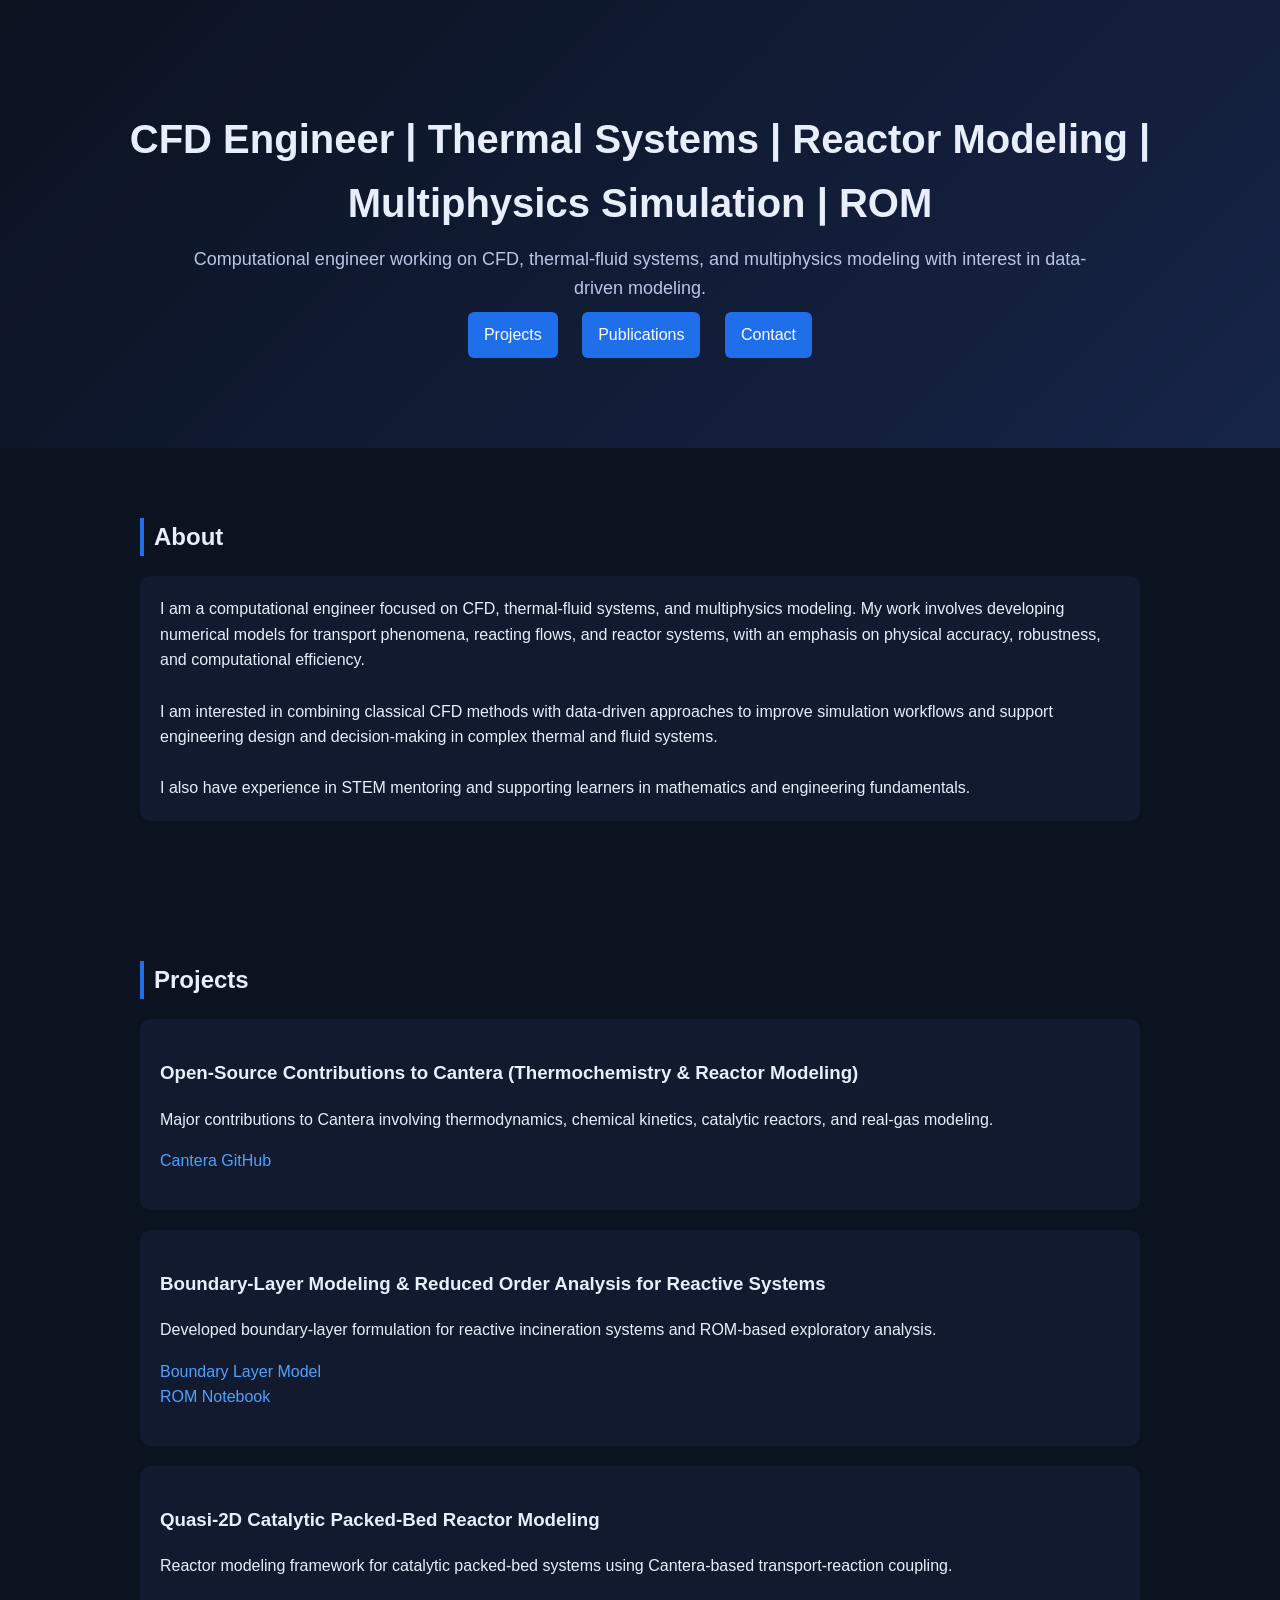
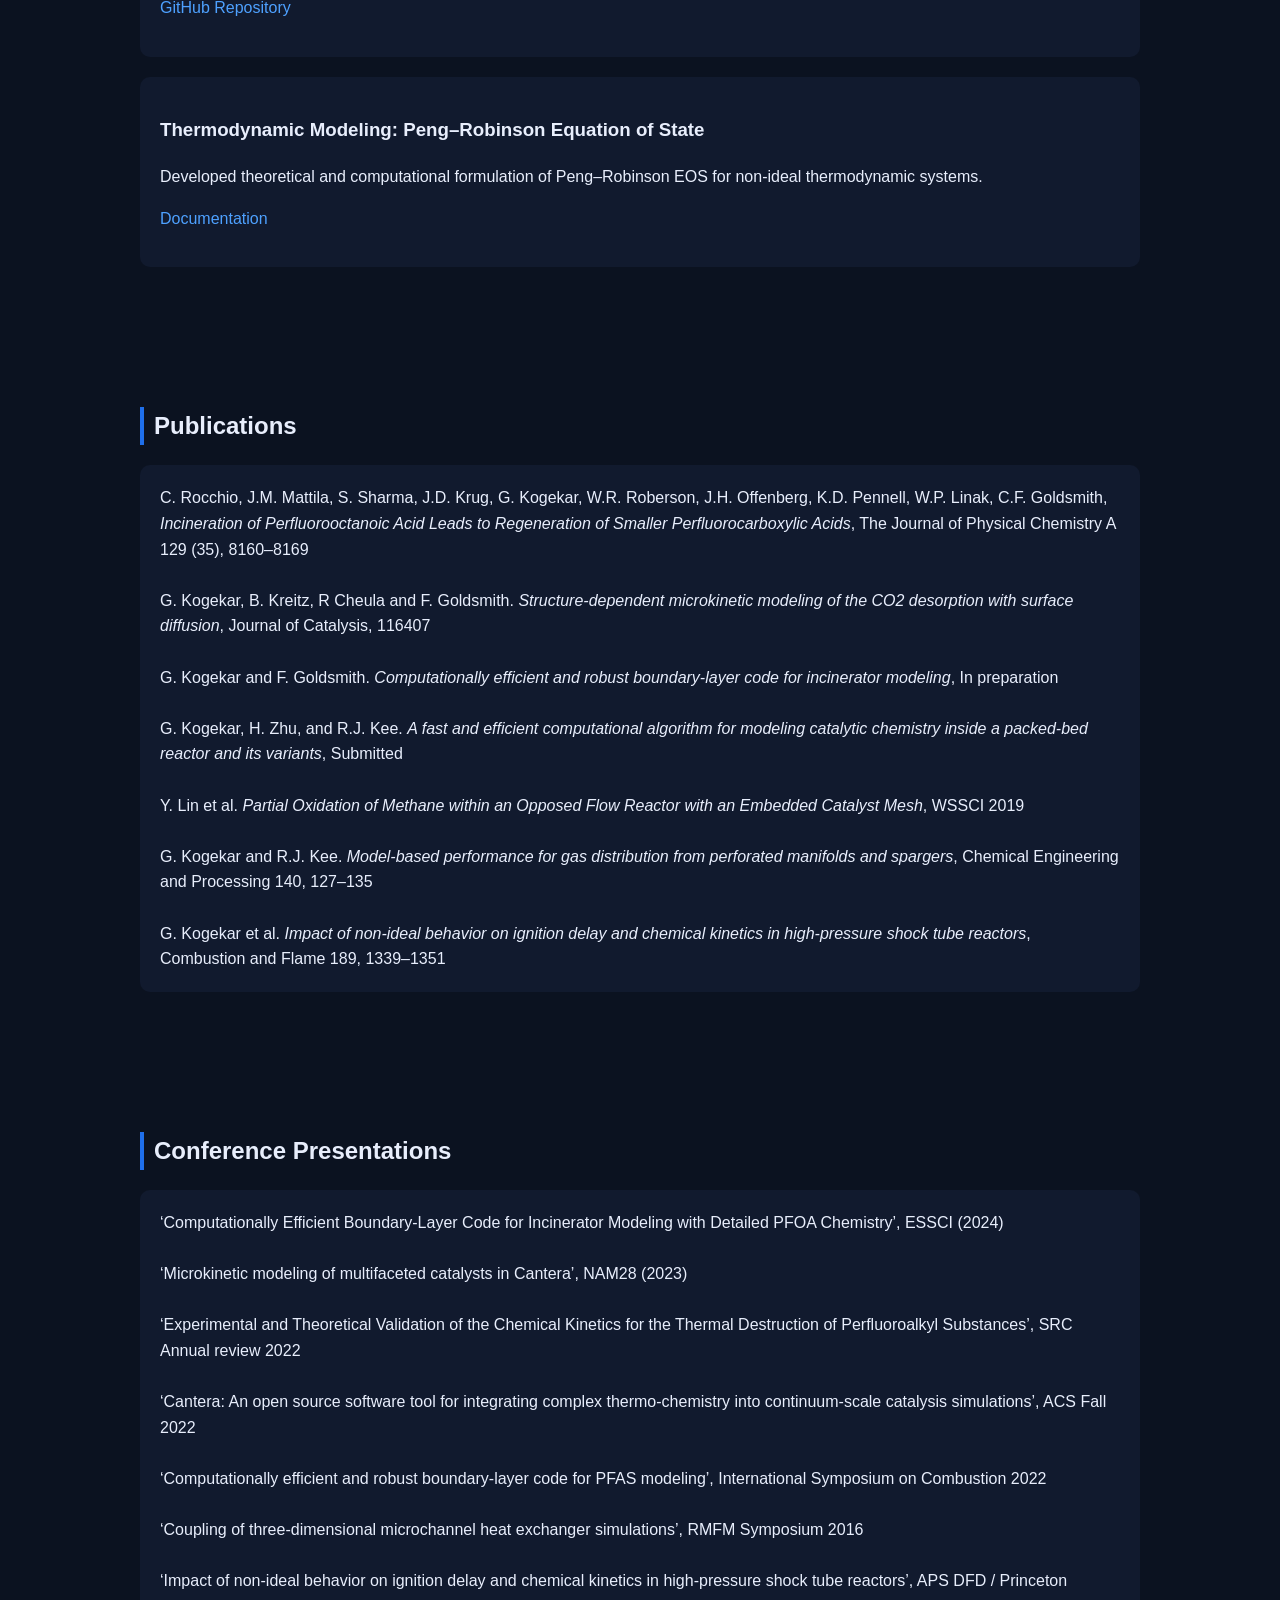
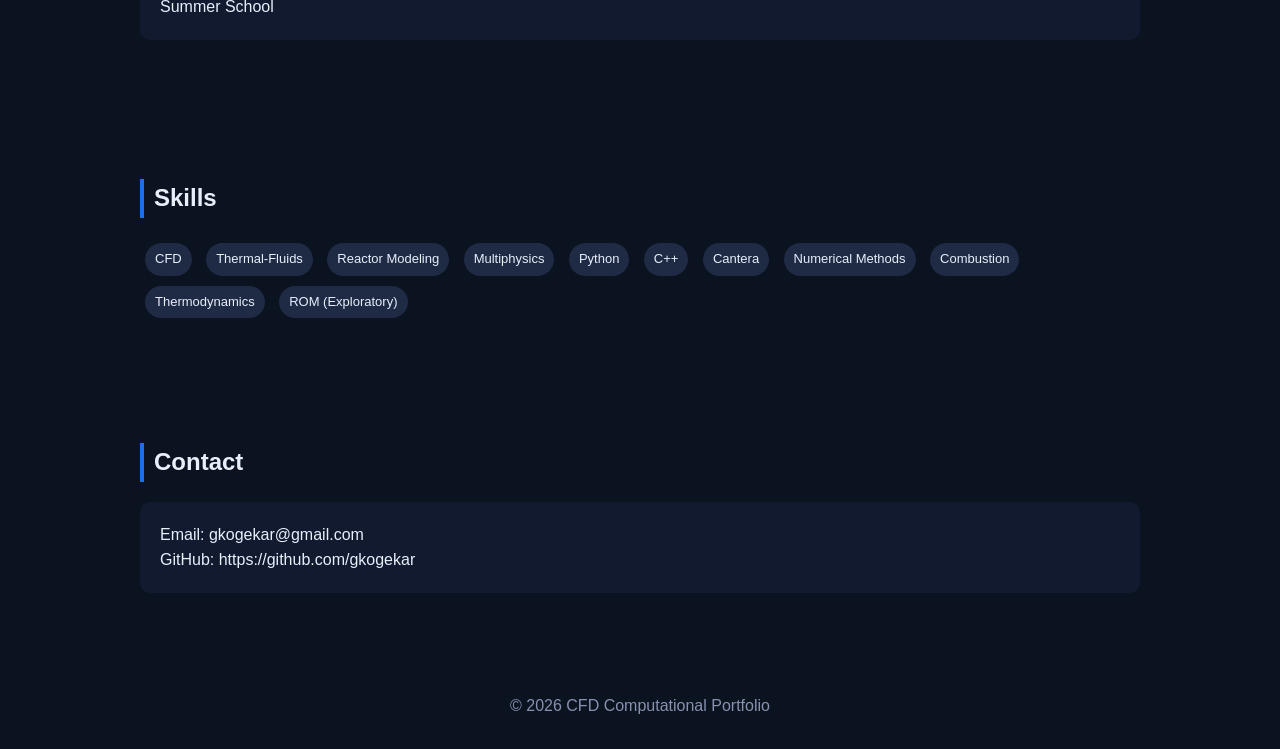
==== index.html @ e34c1957 "Create index.html" ====
<!DOCTYPE html>
<html lang="en">
<head>
<meta charset="UTF-8" />
<meta name="viewport" content="width=device-width, initial-scale=1.0"/>
<title>CFD Engineer | Computational Portfolio</title>

<style>
  body {
    margin: 0;
    font-family: Arial, sans-serif;
    background: #0b1220;
    color: #e8eefc;
    line-height: 1.6;
  }

  header {
    padding: 80px 20px;
    text-align: center;
    background: linear-gradient(135deg, #0b1220, #162447);
  }

  h1 {
    font-size: 40px;
    margin-bottom: 10px;
  }

  .subtitle {
    font-size: 18px;
    color: #b9c6e6;
    max-width: 900px;
    margin: auto;
  }

  .buttons a {
    display: inline-block;
    margin: 10px;
    padding: 10px 16px;
    background: #1f6feb;
    color: white;
    text-decoration: none;
    border-radius: 6px;
  }

  section {
    max-width: 1000px;
    margin: auto;
    padding: 50px 20px;
  }

  h2 {
    border-left: 4px solid #1f6feb;
    padding-left: 10px;
    margin-bottom: 20px;
  }

  .card {
    background: #111a2e;
    padding: 20px;
    border-radius: 10px;
    margin-bottom: 20px;
  }

  .card a {
    color: #4ea1ff;
    text-decoration: none;
  }

  .skills span {
    display: inline-block;
    background: #1f2a44;
    padding: 6px 10px;
    margin: 5px;
    border-radius: 20px;
    font-size: 13px;
  }

  footer {
    text-align: center;
    padding: 30px;
    color: #8892b0;
  }
</style>
</head>

<body>

<header>
  <h1>CFD Engineer | Thermal Systems | Reactor Modeling | Multiphysics Simulation | ROM</h1>

  <p class="subtitle">
    Computational engineer working on CFD, thermal-fluid systems, and multiphysics modeling with interest in data-driven modeling.
  </p>

  <div class="buttons">
    <a href="#projects">Projects</a>
    <a href="#publications">Publications</a>
    <a href="#contact">Contact</a>
  </div>
</header>

<!-- ABOUT -->
<section>
<h2>About</h2>
<div class="card">
I am a computational engineer focused on CFD, thermal-fluid systems, and multiphysics modeling. My work involves developing numerical models for transport phenomena, reacting flows, and reactor systems, with an emphasis on physical accuracy, robustness, and computational efficiency.<br><br>

I am interested in combining classical CFD methods with data-driven approaches to improve simulation workflows and support engineering design and decision-making in complex thermal and fluid systems.<br><br>

I also have experience in STEM mentoring and supporting learners in mathematics and engineering fundamentals.
</div>
</section>

<!-- PROJECTS -->
<section id="projects">
<h2>Projects</h2>

<div class="card">
<h3>Open-Source Contributions to Cantera (Thermochemistry & Reactor Modeling)</h3>
<p>Major contributions to Cantera involving thermodynamics, chemical kinetics, catalytic reactors, and real-gas modeling.</p>
<p><a href="https://github.com/Cantera" target="_blank">Cantera GitHub</a></p>
</div>

<div class="card">
<h3>Boundary-Layer Modeling & Reduced Order Analysis for Reactive Systems</h3>
<p>Developed boundary-layer formulation for reactive incineration systems and ROM-based exploratory analysis.</p>
<p>
<a href="https://github.com/franklingoldsmith/BoundaryLayerModel" target="_blank">Boundary Layer Model</a><br>
<a href="https://github.com/gkogekar/reduced-order-modeling-examples/tree/main/ROM_BLcode" target="_blank">ROM Notebook</a>
</p>
</div>

<div class="card">
<h3>Quasi-2D Catalytic Packed-Bed Reactor Modeling</h3>
<p>Reactor modeling framework for catalytic packed-bed systems using Cantera-based transport-reaction coupling.</p>
<p><a href="https://github.com/Cantera/Quasi-2D-packbed" target="_blank">GitHub Repository</a></p>
</div>

<div class="card">
<h3>Thermodynamic Modeling: Peng–Robinson Equation of State</h3>
<p>Developed theoretical and computational formulation of Peng–Robinson EOS for non-ideal thermodynamic systems.</p>
<p><a href="https://github.com/gkogekar/PengRobinsonEoS_Theory" target="_blank">Documentation</a></p>
</div>

</section>

<!-- PUBLICATIONS -->
<section id="publications">
<h2>Publications</h2>

<div class="card">

C. Rocchio, J.M. Mattila, S. Sharma, J.D. Krug, G. Kogekar, W.R. Roberson, J.H. Offenberg,
K.D. Pennell, W.P. Linak, C.F. Goldsmith, <i>Incineration of Perfluorooctanoic Acid Leads to Regeneration of Smaller Perfluorocarboxylic Acids</i>, The Journal of Physical Chemistry A 129 (35), 8160–8169<br><br>

G. Kogekar, B. Kreitz, R Cheula and F. Goldsmith. <i>Structure-dependent microkinetic modeling of the CO2 desorption with surface diffusion</i>, Journal of Catalysis, 116407<br><br>

G. Kogekar and F. Goldsmith. <i>Computationally efficient and robust boundary-layer code for incinerator modeling</i>, In preparation<br><br>

G. Kogekar, H. Zhu, and R.J. Kee. <i>A fast and efficient computational algorithm for modeling catalytic chemistry inside a packed-bed reactor and its variants</i>, Submitted<br><br>

Y. Lin et al. <i>Partial Oxidation of Methane within an Opposed Flow Reactor with an Embedded Catalyst Mesh</i>, WSSCI 2019<br><br>

G. Kogekar and R.J. Kee. <i>Model-based performance for gas distribution from perforated manifolds and spargers</i>, Chemical Engineering and Processing 140, 127–135<br><br>

G. Kogekar et al. <i>Impact of non-ideal behavior on ignition delay and chemical kinetics in high-pressure shock tube reactors</i>, Combustion and Flame 189, 1339–1351

</div>
</section>

<!-- CONFERENCES -->
<section>
<h2>Conference Presentations</h2>

<div class="card">

‘Computationally Efficient Boundary-Layer Code for Incinerator Modeling with Detailed PFOA Chemistry’, ESSCI (2024)<br><br>

‘Microkinetic modeling of multifaceted catalysts in Cantera’, NAM28 (2023)<br><br>

‘Experimental and Theoretical Validation of the Chemical Kinetics for the Thermal Destruction of Perfluoroalkyl Substances’, SRC Annual review 2022<br><br>

‘Cantera: An open source software tool for integrating complex thermo-chemistry into continuum-scale catalysis simulations’, ACS Fall 2022<br><br>

‘Computationally efficient and robust boundary-layer code for PFAS modeling’, International Symposium on Combustion 2022<br><br>

‘Coupling of three-dimensional microchannel heat exchanger simulations’, RMFM Symposium 2016<br><br>

‘Impact of non-ideal behavior on ignition delay and chemical kinetics in high-pressure shock tube reactors’, APS DFD / Princeton Summer School

</div>
</section>

<!-- SKILLS -->
<section>
<h2>Skills</h2>
<div class="skills">
<span>CFD</span>
<span>Thermal-Fluids</span>
<span>Reactor Modeling</span>
<span>Multiphysics</span>
<span>Python</span>
<span>C++</span>
<span>Cantera</span>
<span>Numerical Methods</span>
<span>Combustion</span>
<span>Thermodynamics</span>
<span>ROM (Exploratory)</span>
</div>
</section>

<!-- CONTACT -->
<section id="contact">
<h2>Contact</h2>
<div class="card">
Email: gkogekar@gmail.com<br>
GitHub: https://github.com/gkogekar<br>
</div>

</section>

<footer>
© 2026 CFD Computational Portfolio
</footer>

</body>
</html>
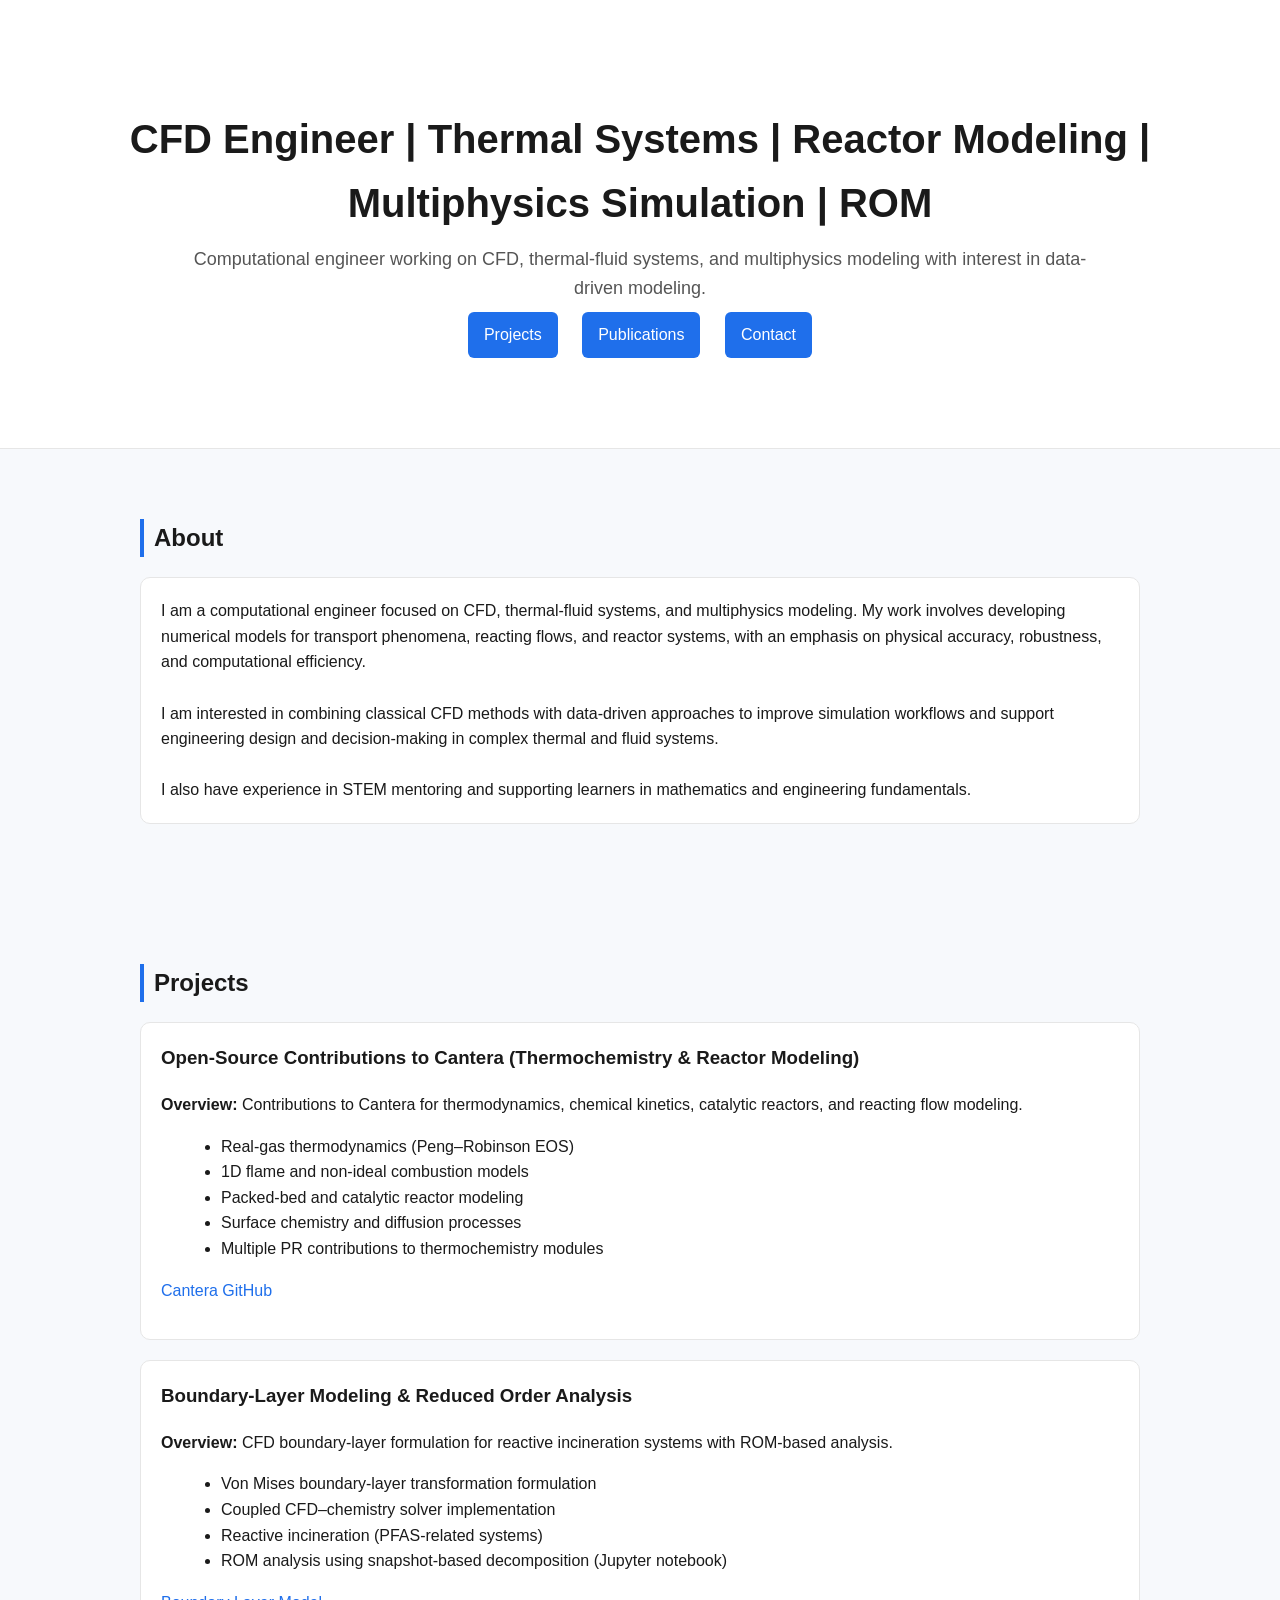
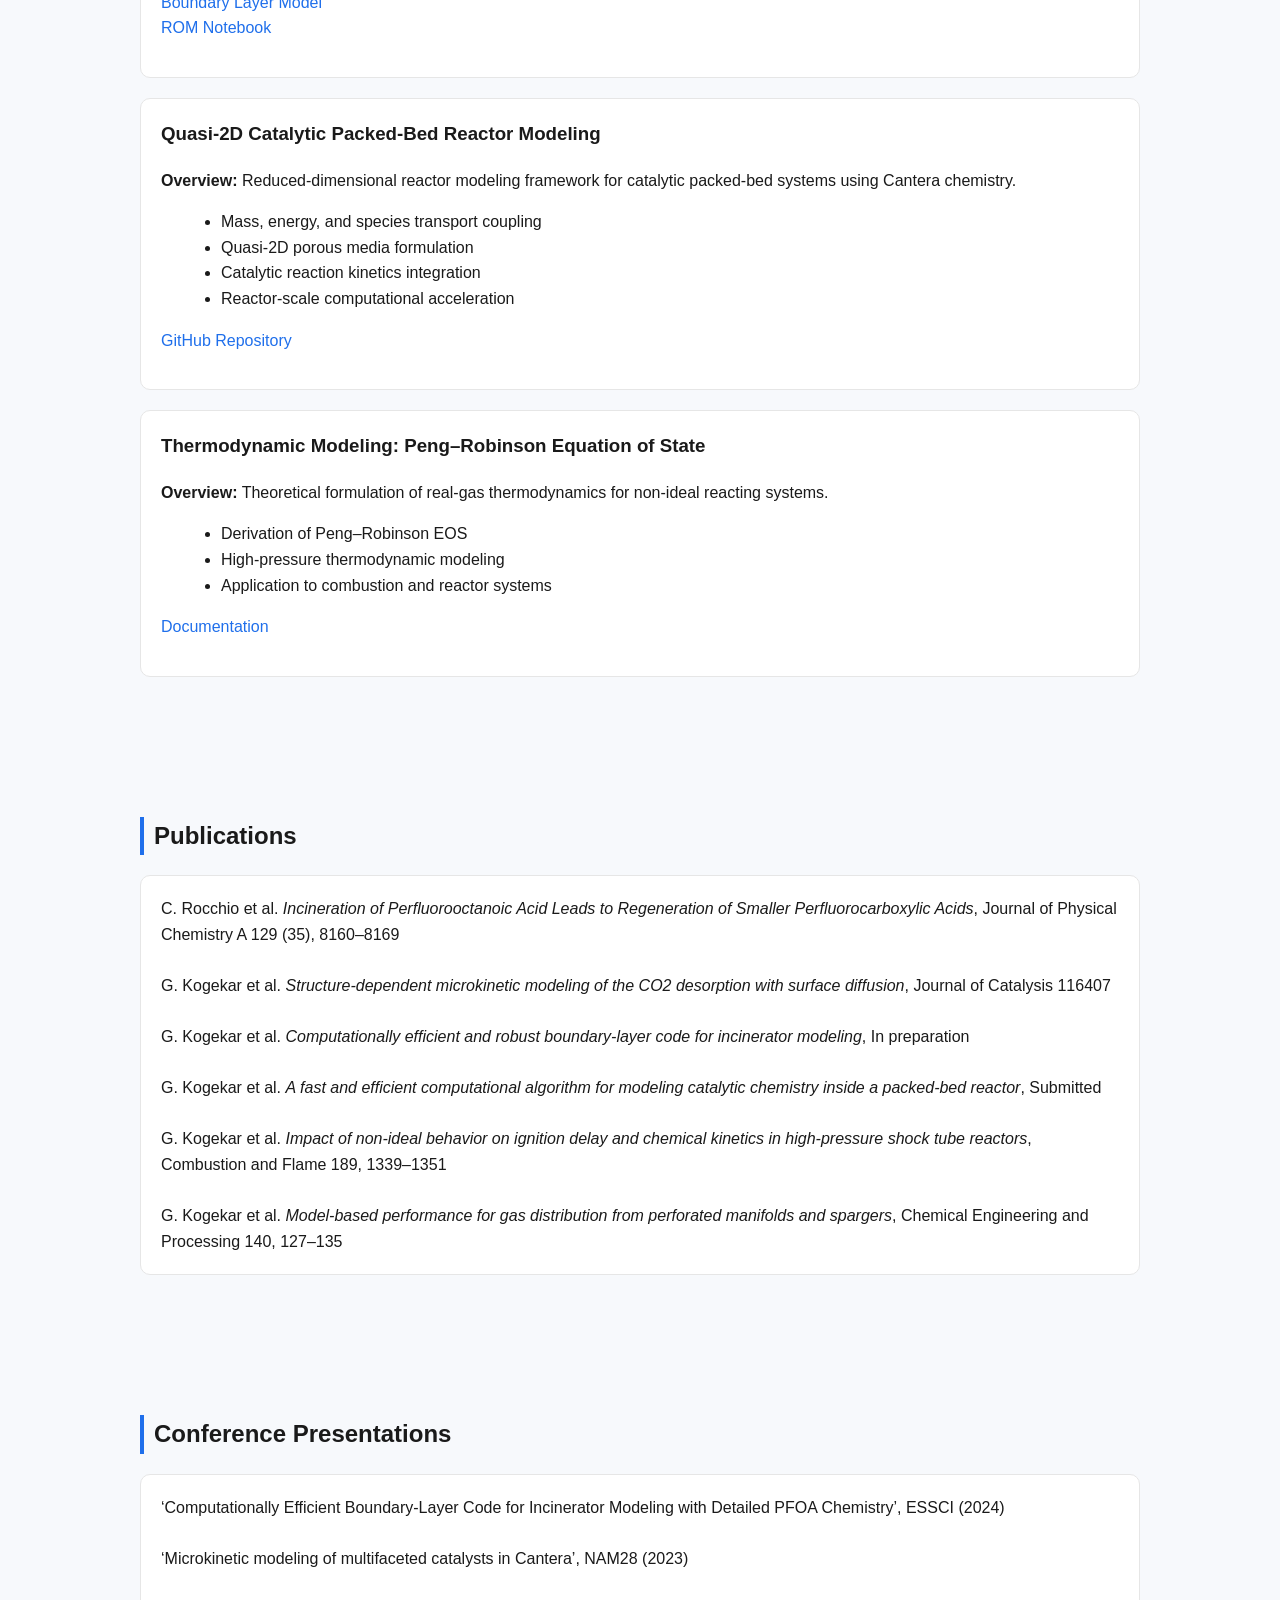
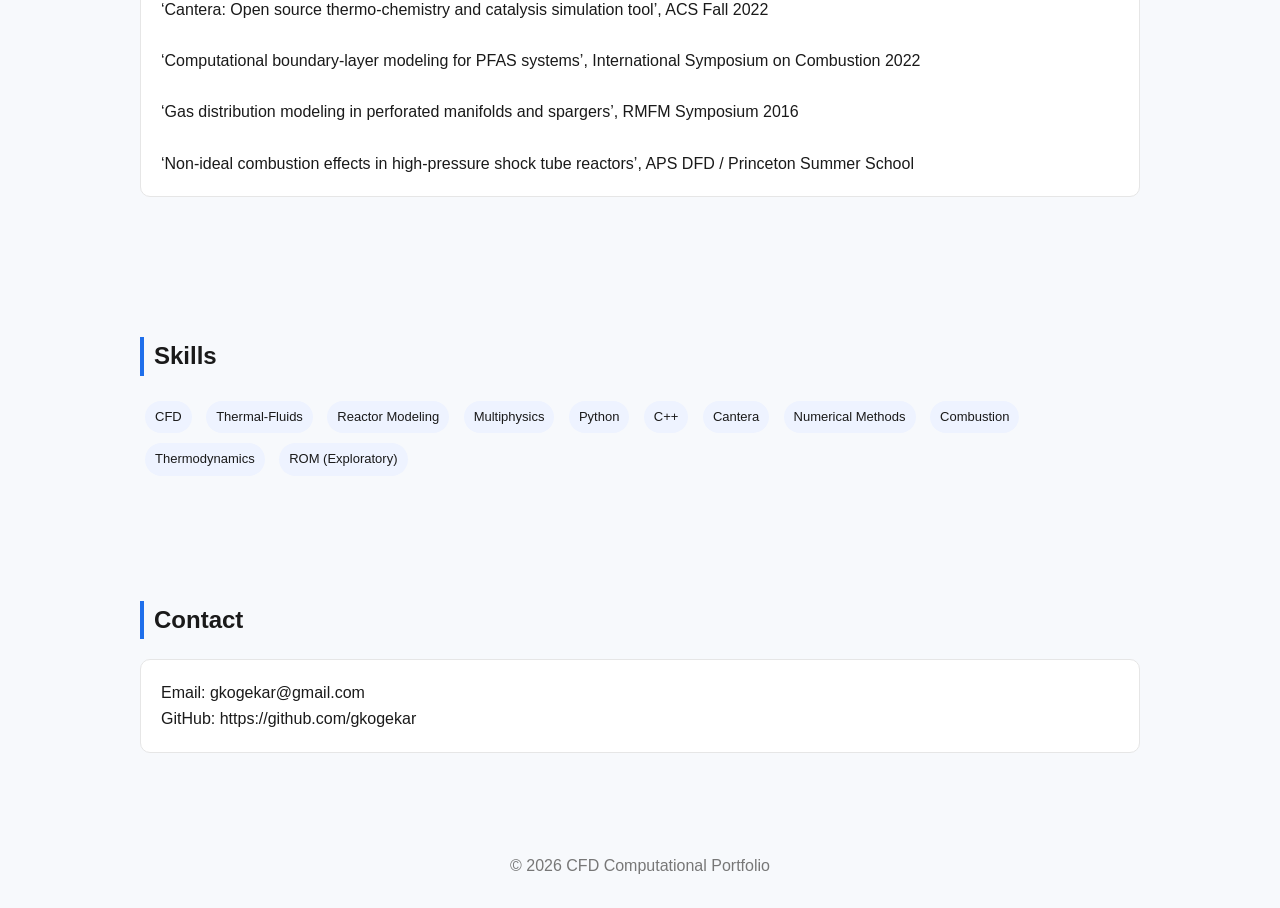
==== commit fe20544a: "Update index.html" ====
--- a/index.html
+++ b/index.html
@@ -9,15 +9,16 @@
   body {
     margin: 0;
     font-family: Arial, sans-serif;
-    background: #0b1220;
-    color: #e8eefc;
+    background: #f7f9fc;
+    color: #1a1a1a;
     line-height: 1.6;
   }
 
   header {
     padding: 80px 20px;
     text-align: center;
-    background: linear-gradient(135deg, #0b1220, #162447);
+    background: #ffffff;
+    border-bottom: 1px solid #e6e6e6;
   }
 
   h1 {
@@ -27,7 +28,7 @@
 
   .subtitle {
     font-size: 18px;
-    color: #b9c6e6;
+    color: #555;
     max-width: 900px;
     margin: auto;
   }
@@ -55,20 +56,29 @@
   }
 
   .card {
-    background: #111a2e;
+    background: #ffffff;
     padding: 20px;
     border-radius: 10px;
     margin-bottom: 20px;
+    border: 1px solid #e6e6e6;
+  }
+
+  .card h3 {
+    margin-top: 0;
+  }
+
+  .card ul {
+    margin: 10px 0 0 20px;
   }
 
   .card a {
-    color: #4ea1ff;
+    color: #1f6feb;
     text-decoration: none;
   }
 
   .skills span {
     display: inline-block;
-    background: #1f2a44;
+    background: #eef3ff;
     padding: 6px 10px;
     margin: 5px;
     border-radius: 20px;
@@ -78,7 +88,7 @@
   footer {
     text-align: center;
     padding: 30px;
-    color: #8892b0;
+    color: #777;
   }
 </style>
 </head>
@@ -117,13 +127,32 @@
 
 <div class="card">
 <h3>Open-Source Contributions to Cantera (Thermochemistry & Reactor Modeling)</h3>
-<p>Major contributions to Cantera involving thermodynamics, chemical kinetics, catalytic reactors, and real-gas modeling.</p>
+
+<p><b>Overview:</b> Contributions to Cantera for thermodynamics, chemical kinetics, catalytic reactors, and reacting flow modeling.</p>
+
+<ul>
+<li>Real-gas thermodynamics (Peng–Robinson EOS)</li>
+<li>1D flame and non-ideal combustion models</li>
+<li>Packed-bed and catalytic reactor modeling</li>
+<li>Surface chemistry and diffusion processes</li>
+<li>Multiple PR contributions to thermochemistry modules</li>
+</ul>
+
 <p><a href="https://github.com/Cantera" target="_blank">Cantera GitHub</a></p>
 </div>
 
 <div class="card">
-<h3>Boundary-Layer Modeling & Reduced Order Analysis for Reactive Systems</h3>
-<p>Developed boundary-layer formulation for reactive incineration systems and ROM-based exploratory analysis.</p>
+<h3>Boundary-Layer Modeling & Reduced Order Analysis</h3>
+
+<p><b>Overview:</b> CFD boundary-layer formulation for reactive incineration systems with ROM-based analysis.</p>
+
+<ul>
+<li>Von Mises boundary-layer transformation formulation</li>
+<li>Coupled CFD–chemistry solver implementation</li>
+<li>Reactive incineration (PFAS-related systems)</li>
+<li>ROM analysis using snapshot-based decomposition (Jupyter notebook)</li>
+</ul>
+
 <p>
 <a href="https://github.com/franklingoldsmith/BoundaryLayerModel" target="_blank">Boundary Layer Model</a><br>
 <a href="https://github.com/gkogekar/reduced-order-modeling-examples/tree/main/ROM_BLcode" target="_blank">ROM Notebook</a>
@@ -132,13 +161,30 @@
 
 <div class="card">
 <h3>Quasi-2D Catalytic Packed-Bed Reactor Modeling</h3>
-<p>Reactor modeling framework for catalytic packed-bed systems using Cantera-based transport-reaction coupling.</p>
+
+<p><b>Overview:</b> Reduced-dimensional reactor modeling framework for catalytic packed-bed systems using Cantera chemistry.</p>
+
+<ul>
+<li>Mass, energy, and species transport coupling</li>
+<li>Quasi-2D porous media formulation</li>
+<li>Catalytic reaction kinetics integration</li>
+<li>Reactor-scale computational acceleration</li>
+</ul>
+
 <p><a href="https://github.com/Cantera/Quasi-2D-packbed" target="_blank">GitHub Repository</a></p>
 </div>
 
 <div class="card">
 <h3>Thermodynamic Modeling: Peng–Robinson Equation of State</h3>
-<p>Developed theoretical and computational formulation of Peng–Robinson EOS for non-ideal thermodynamic systems.</p>
+
+<p><b>Overview:</b> Theoretical formulation of real-gas thermodynamics for non-ideal reacting systems.</p>
+
+<ul>
+<li>Derivation of Peng–Robinson EOS</li>
+<li>High-pressure thermodynamic modeling</li>
+<li>Application to combustion and reactor systems</li>
+</ul>
+
 <p><a href="https://github.com/gkogekar/PengRobinsonEoS_Theory" target="_blank">Documentation</a></p>
 </div>
 
@@ -149,22 +195,17 @@
 <h2>Publications</h2>
 
 <div class="card">
-
-C. Rocchio, J.M. Mattila, S. Sharma, J.D. Krug, G. Kogekar, W.R. Roberson, J.H. Offenberg,
-K.D. Pennell, W.P. Linak, C.F. Goldsmith, <i>Incineration of Perfluorooctanoic Acid Leads to Regeneration of Smaller Perfluorocarboxylic Acids</i>, The Journal of Physical Chemistry A 129 (35), 8160–8169<br><br>
-
-G. Kogekar, B. Kreitz, R Cheula and F. Goldsmith. <i>Structure-dependent microkinetic modeling of the CO2 desorption with surface diffusion</i>, Journal of Catalysis, 116407<br><br>
-
-G. Kogekar and F. Goldsmith. <i>Computationally efficient and robust boundary-layer code for incinerator modeling</i>, In preparation<br><br>
-
-G. Kogekar, H. Zhu, and R.J. Kee. <i>A fast and efficient computational algorithm for modeling catalytic chemistry inside a packed-bed reactor and its variants</i>, Submitted<br><br>
-
-Y. Lin et al. <i>Partial Oxidation of Methane within an Opposed Flow Reactor with an Embedded Catalyst Mesh</i>, WSSCI 2019<br><br>
-
-G. Kogekar and R.J. Kee. <i>Model-based performance for gas distribution from perforated manifolds and spargers</i>, Chemical Engineering and Processing 140, 127–135<br><br>
-
-G. Kogekar et al. <i>Impact of non-ideal behavior on ignition delay and chemical kinetics in high-pressure shock tube reactors</i>, Combustion and Flame 189, 1339–1351
-
+C. Rocchio et al. <i>Incineration of Perfluorooctanoic Acid Leads to Regeneration of Smaller Perfluorocarboxylic Acids</i>, Journal of Physical Chemistry A 129 (35), 8160–8169<br><br>
+
+G. Kogekar et al. <i>Structure-dependent microkinetic modeling of the CO2 desorption with surface diffusion</i>, Journal of Catalysis 116407<br><br>
+
+G. Kogekar et al. <i>Computationally efficient and robust boundary-layer code for incinerator modeling</i>, In preparation<br><br>
+
+G. Kogekar et al. <i>A fast and efficient computational algorithm for modeling catalytic chemistry inside a packed-bed reactor</i>, Submitted<br><br>
+
+G. Kogekar et al. <i>Impact of non-ideal behavior on ignition delay and chemical kinetics in high-pressure shock tube reactors</i>, Combustion and Flame 189, 1339–1351<br><br>
+
+G. Kogekar et al. <i>Model-based performance for gas distribution from perforated manifolds and spargers</i>, Chemical Engineering and Processing 140, 127–135
 </div>
 </section>
 
@@ -173,21 +214,17 @@
 <h2>Conference Presentations</h2>
 
 <div class="card">
-
 ‘Computationally Efficient Boundary-Layer Code for Incinerator Modeling with Detailed PFOA Chemistry’, ESSCI (2024)<br><br>
 
 ‘Microkinetic modeling of multifaceted catalysts in Cantera’, NAM28 (2023)<br><br>
 
-‘Experimental and Theoretical Validation of the Chemical Kinetics for the Thermal Destruction of Perfluoroalkyl Substances’, SRC Annual review 2022<br><br>
-
-‘Cantera: An open source software tool for integrating complex thermo-chemistry into continuum-scale catalysis simulations’, ACS Fall 2022<br><br>
-
-‘Computationally efficient and robust boundary-layer code for PFAS modeling’, International Symposium on Combustion 2022<br><br>
-
-‘Coupling of three-dimensional microchannel heat exchanger simulations’, RMFM Symposium 2016<br><br>
-
-‘Impact of non-ideal behavior on ignition delay and chemical kinetics in high-pressure shock tube reactors’, APS DFD / Princeton Summer School
-
+‘Cantera: Open source thermo-chemistry and catalysis simulation tool’, ACS Fall 2022<br><br>
+
+‘Computational boundary-layer modeling for PFAS systems’, International Symposium on Combustion 2022<br><br>
+
+‘Gas distribution modeling in perforated manifolds and spargers’, RMFM Symposium 2016<br><br>
+
+‘Non-ideal combustion effects in high-pressure shock tube reactors’, APS DFD / Princeton Summer School
 </div>
 </section>
 
@@ -214,9 +251,8 @@
 <h2>Contact</h2>
 <div class="card">
 Email: gkogekar@gmail.com<br>
-GitHub: https://github.com/gkogekar<br>
-</div>
-
+GitHub: https://github.com/gkogekar
+</div>
 </section>
 
 <footer>
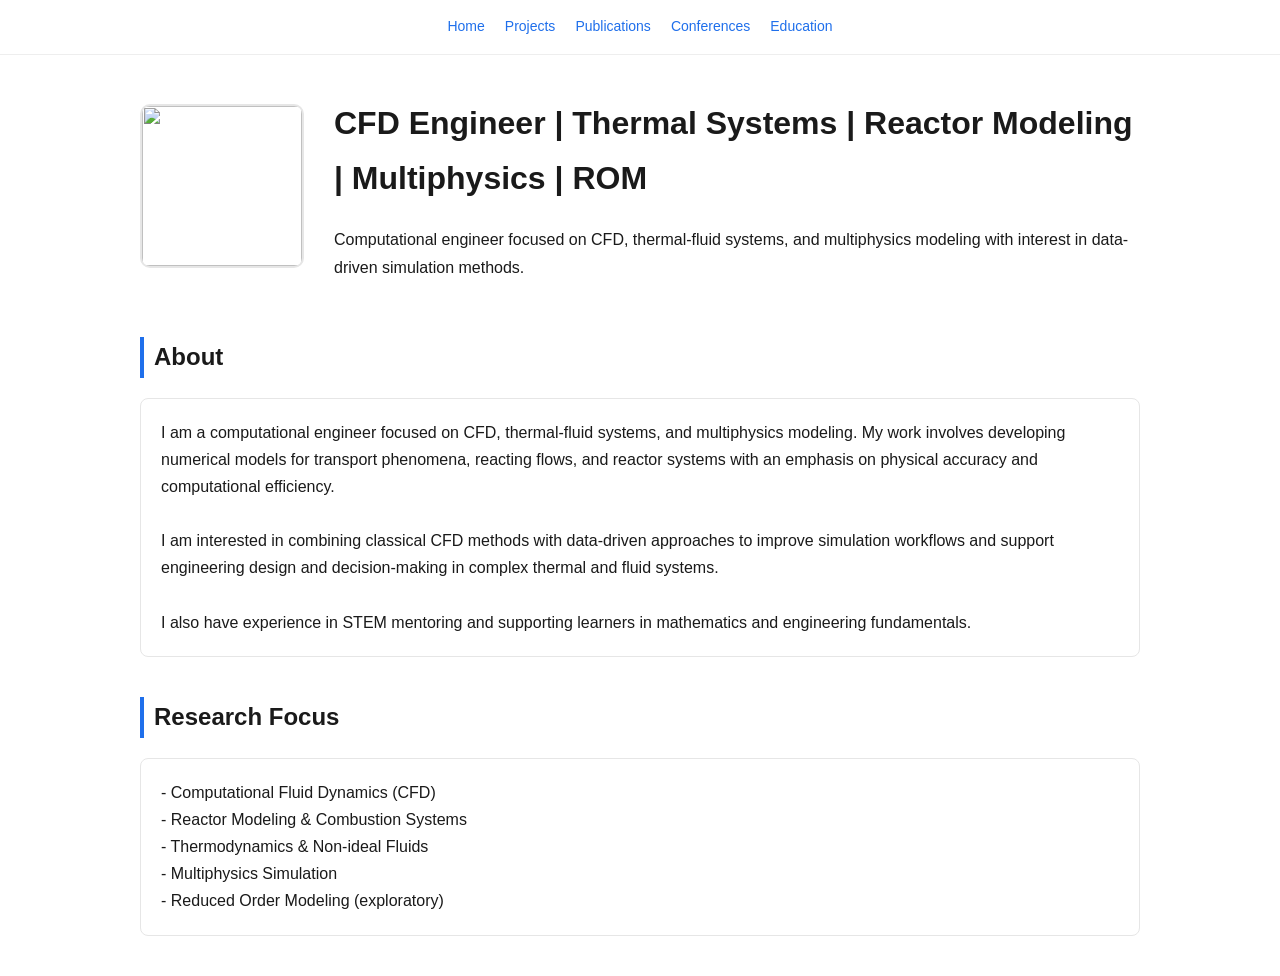
==== commit 834cdef0: "Update index.html" ====
--- a/index.html
+++ b/index.html
@@ -1,263 +1,52 @@
 <!DOCTYPE html>
-<html lang="en">
+<html>
 <head>
-<meta charset="UTF-8" />
-<meta name="viewport" content="width=device-width, initial-scale=1.0"/>
-<title>CFD Engineer | Computational Portfolio</title>
-
-<style>
-  body {
-    margin: 0;
-    font-family: Arial, sans-serif;
-    background: #f7f9fc;
-    color: #1a1a1a;
-    line-height: 1.6;
-  }
-
-  header {
-    padding: 80px 20px;
-    text-align: center;
-    background: #ffffff;
-    border-bottom: 1px solid #e6e6e6;
-  }
-
-  h1 {
-    font-size: 40px;
-    margin-bottom: 10px;
-  }
-
-  .subtitle {
-    font-size: 18px;
-    color: #555;
-    max-width: 900px;
-    margin: auto;
-  }
-
-  .buttons a {
-    display: inline-block;
-    margin: 10px;
-    padding: 10px 16px;
-    background: #1f6feb;
-    color: white;
-    text-decoration: none;
-    border-radius: 6px;
-  }
-
-  section {
-    max-width: 1000px;
-    margin: auto;
-    padding: 50px 20px;
-  }
-
-  h2 {
-    border-left: 4px solid #1f6feb;
-    padding-left: 10px;
-    margin-bottom: 20px;
-  }
-
-  .card {
-    background: #ffffff;
-    padding: 20px;
-    border-radius: 10px;
-    margin-bottom: 20px;
-    border: 1px solid #e6e6e6;
-  }
-
-  .card h3 {
-    margin-top: 0;
-  }
-
-  .card ul {
-    margin: 10px 0 0 20px;
-  }
-
-  .card a {
-    color: #1f6feb;
-    text-decoration: none;
-  }
-
-  .skills span {
-    display: inline-block;
-    background: #eef3ff;
-    padding: 6px 10px;
-    margin: 5px;
-    border-radius: 20px;
-    font-size: 13px;
-  }
-
-  footer {
-    text-align: center;
-    padding: 30px;
-    color: #777;
-  }
-</style>
+<title>CFD Engineer Portfolio</title>
+<link rel="stylesheet" href="style.css">
 </head>
 
 <body>
 
-<header>
-  <h1>CFD Engineer | Thermal Systems | Reactor Modeling | Multiphysics Simulation | ROM</h1>
+<div class="navbar">
+  <a href="index.html">Home</a>
+  <a href="projects.html">Projects</a>
+  <a href="publications.html">Publications</a>
+  <a href="conferences.html">Conferences</a>
+  <a href="education.html">Education</a>
+</div>
 
-  <p class="subtitle">
-    Computational engineer working on CFD, thermal-fluid systems, and multiphysics modeling with interest in data-driven modeling.
-  </p>
+<div class="container">
 
-  <div class="buttons">
-    <a href="#projects">Projects</a>
-    <a href="#publications">Publications</a>
-    <a href="#contact">Contact</a>
+<div class="flex">
+  <img class="photo" src="https://github.com/gkogekar.png" />
+
+  <div>
+    <h1>CFD Engineer | Thermal Systems | Reactor Modeling | Multiphysics | ROM</h1>
+    <p>
+      Computational engineer focused on CFD, thermal-fluid systems, and multiphysics modeling with interest in data-driven simulation methods.
+    </p>
   </div>
-</header>
+</div>
 
-<!-- ABOUT -->
-<section>
 <h2>About</h2>
 <div class="card">
-I am a computational engineer focused on CFD, thermal-fluid systems, and multiphysics modeling. My work involves developing numerical models for transport phenomena, reacting flows, and reactor systems, with an emphasis on physical accuracy, robustness, and computational efficiency.<br><br>
+I am a computational engineer focused on CFD, thermal-fluid systems, and multiphysics modeling. My work involves developing numerical models for transport phenomena, reacting flows, and reactor systems with an emphasis on physical accuracy and computational efficiency.<br><br>
 
 I am interested in combining classical CFD methods with data-driven approaches to improve simulation workflows and support engineering design and decision-making in complex thermal and fluid systems.<br><br>
 
 I also have experience in STEM mentoring and supporting learners in mathematics and engineering fundamentals.
 </div>
-</section>
 
-<!-- PROJECTS -->
-<section id="projects">
-<h2>Projects</h2>
-
+<h2>Research Focus</h2>
 <div class="card">
-<h3>Open-Source Contributions to Cantera (Thermochemistry & Reactor Modeling)</h3>
-
-<p><b>Overview:</b> Contributions to Cantera for thermodynamics, chemical kinetics, catalytic reactors, and reacting flow modeling.</p>
-
-<ul>
-<li>Real-gas thermodynamics (Peng–Robinson EOS)</li>
-<li>1D flame and non-ideal combustion models</li>
-<li>Packed-bed and catalytic reactor modeling</li>
-<li>Surface chemistry and diffusion processes</li>
-<li>Multiple PR contributions to thermochemistry modules</li>
-</ul>
-
-<p><a href="https://github.com/Cantera" target="_blank">Cantera GitHub</a></p>
+- Computational Fluid Dynamics (CFD)<br>
+- Reactor Modeling & Combustion Systems<br>
+- Thermodynamics & Non-ideal Fluids<br>
+- Multiphysics Simulation<br>
+- Reduced Order Modeling (exploratory)
 </div>
 
-<div class="card">
-<h3>Boundary-Layer Modeling & Reduced Order Analysis</h3>
-
-<p><b>Overview:</b> CFD boundary-layer formulation for reactive incineration systems with ROM-based analysis.</p>
-
-<ul>
-<li>Von Mises boundary-layer transformation formulation</li>
-<li>Coupled CFD–chemistry solver implementation</li>
-<li>Reactive incineration (PFAS-related systems)</li>
-<li>ROM analysis using snapshot-based decomposition (Jupyter notebook)</li>
-</ul>
-
-<p>
-<a href="https://github.com/franklingoldsmith/BoundaryLayerModel" target="_blank">Boundary Layer Model</a><br>
-<a href="https://github.com/gkogekar/reduced-order-modeling-examples/tree/main/ROM_BLcode" target="_blank">ROM Notebook</a>
-</p>
 </div>
-
-<div class="card">
-<h3>Quasi-2D Catalytic Packed-Bed Reactor Modeling</h3>
-
-<p><b>Overview:</b> Reduced-dimensional reactor modeling framework for catalytic packed-bed systems using Cantera chemistry.</p>
-
-<ul>
-<li>Mass, energy, and species transport coupling</li>
-<li>Quasi-2D porous media formulation</li>
-<li>Catalytic reaction kinetics integration</li>
-<li>Reactor-scale computational acceleration</li>
-</ul>
-
-<p><a href="https://github.com/Cantera/Quasi-2D-packbed" target="_blank">GitHub Repository</a></p>
-</div>
-
-<div class="card">
-<h3>Thermodynamic Modeling: Peng–Robinson Equation of State</h3>
-
-<p><b>Overview:</b> Theoretical formulation of real-gas thermodynamics for non-ideal reacting systems.</p>
-
-<ul>
-<li>Derivation of Peng–Robinson EOS</li>
-<li>High-pressure thermodynamic modeling</li>
-<li>Application to combustion and reactor systems</li>
-</ul>
-
-<p><a href="https://github.com/gkogekar/PengRobinsonEoS_Theory" target="_blank">Documentation</a></p>
-</div>
-
-</section>
-
-<!-- PUBLICATIONS -->
-<section id="publications">
-<h2>Publications</h2>
-
-<div class="card">
-C. Rocchio et al. <i>Incineration of Perfluorooctanoic Acid Leads to Regeneration of Smaller Perfluorocarboxylic Acids</i>, Journal of Physical Chemistry A 129 (35), 8160–8169<br><br>
-
-G. Kogekar et al. <i>Structure-dependent microkinetic modeling of the CO2 desorption with surface diffusion</i>, Journal of Catalysis 116407<br><br>
-
-G. Kogekar et al. <i>Computationally efficient and robust boundary-layer code for incinerator modeling</i>, In preparation<br><br>
-
-G. Kogekar et al. <i>A fast and efficient computational algorithm for modeling catalytic chemistry inside a packed-bed reactor</i>, Submitted<br><br>
-
-G. Kogekar et al. <i>Impact of non-ideal behavior on ignition delay and chemical kinetics in high-pressure shock tube reactors</i>, Combustion and Flame 189, 1339–1351<br><br>
-
-G. Kogekar et al. <i>Model-based performance for gas distribution from perforated manifolds and spargers</i>, Chemical Engineering and Processing 140, 127–135
-</div>
-</section>
-
-<!-- CONFERENCES -->
-<section>
-<h2>Conference Presentations</h2>
-
-<div class="card">
-‘Computationally Efficient Boundary-Layer Code for Incinerator Modeling with Detailed PFOA Chemistry’, ESSCI (2024)<br><br>
-
-‘Microkinetic modeling of multifaceted catalysts in Cantera’, NAM28 (2023)<br><br>
-
-‘Cantera: Open source thermo-chemistry and catalysis simulation tool’, ACS Fall 2022<br><br>
-
-‘Computational boundary-layer modeling for PFAS systems’, International Symposium on Combustion 2022<br><br>
-
-‘Gas distribution modeling in perforated manifolds and spargers’, RMFM Symposium 2016<br><br>
-
-‘Non-ideal combustion effects in high-pressure shock tube reactors’, APS DFD / Princeton Summer School
-</div>
-</section>
-
-<!-- SKILLS -->
-<section>
-<h2>Skills</h2>
-<div class="skills">
-<span>CFD</span>
-<span>Thermal-Fluids</span>
-<span>Reactor Modeling</span>
-<span>Multiphysics</span>
-<span>Python</span>
-<span>C++</span>
-<span>Cantera</span>
-<span>Numerical Methods</span>
-<span>Combustion</span>
-<span>Thermodynamics</span>
-<span>ROM (Exploratory)</span>
-</div>
-</section>
-
-<!-- CONTACT -->
-<section id="contact">
-<h2>Contact</h2>
-<div class="card">
-Email: gkogekar@gmail.com<br>
-GitHub: https://github.com/gkogekar
-</div>
-</section>
-
-<footer>
-© 2026 CFD Computational Portfolio
-</footer>
 
 </body>
 </html>
--- a/style.css
+++ b/style.css
@@ -0,0 +1,74 @@
+body {
+  margin: 0;
+  font-family: "Helvetica Neue", Arial, sans-serif;
+  background: #ffffff;
+  color: #1a1a1a;
+  line-height: 1.7;
+}
+
+header {
+  padding: 40px 20px;
+  border-bottom: 1px solid #e6e6e6;
+}
+
+.container {
+  max-width: 1000px;
+  margin: auto;
+  padding: 20px;
+}
+
+.navbar {
+  display: flex;
+  gap: 20px;
+  justify-content: center;
+  padding: 15px;
+  border-bottom: 1px solid #eee;
+  font-size: 14px;
+}
+
+.navbar a {
+  text-decoration: none;
+  color: #1f6feb;
+}
+
+h1, h2, h3 {
+  font-weight: 600;
+}
+
+h2 {
+  border-left: 4px solid #1f6feb;
+  padding-left: 10px;
+  margin-top: 40px;
+}
+
+.card {
+  padding: 20px;
+  border: 1px solid #e6e6e6;
+  border-radius: 8px;
+  margin-bottom: 20px;
+}
+
+.photo {
+  width: 160px;
+  height: 160px;
+  border-radius: 10px;
+  object-fit: cover;
+  border: 2px solid #e6e6e6;
+}
+
+.flex {
+  display: flex;
+  gap: 30px;
+  align-items: center;
+}
+
+a {
+  color: #1f6feb;
+}
+
+footer {
+  text-align: center;
+  padding: 30px;
+  color: #777;
+  font-size: 13px;
+}
